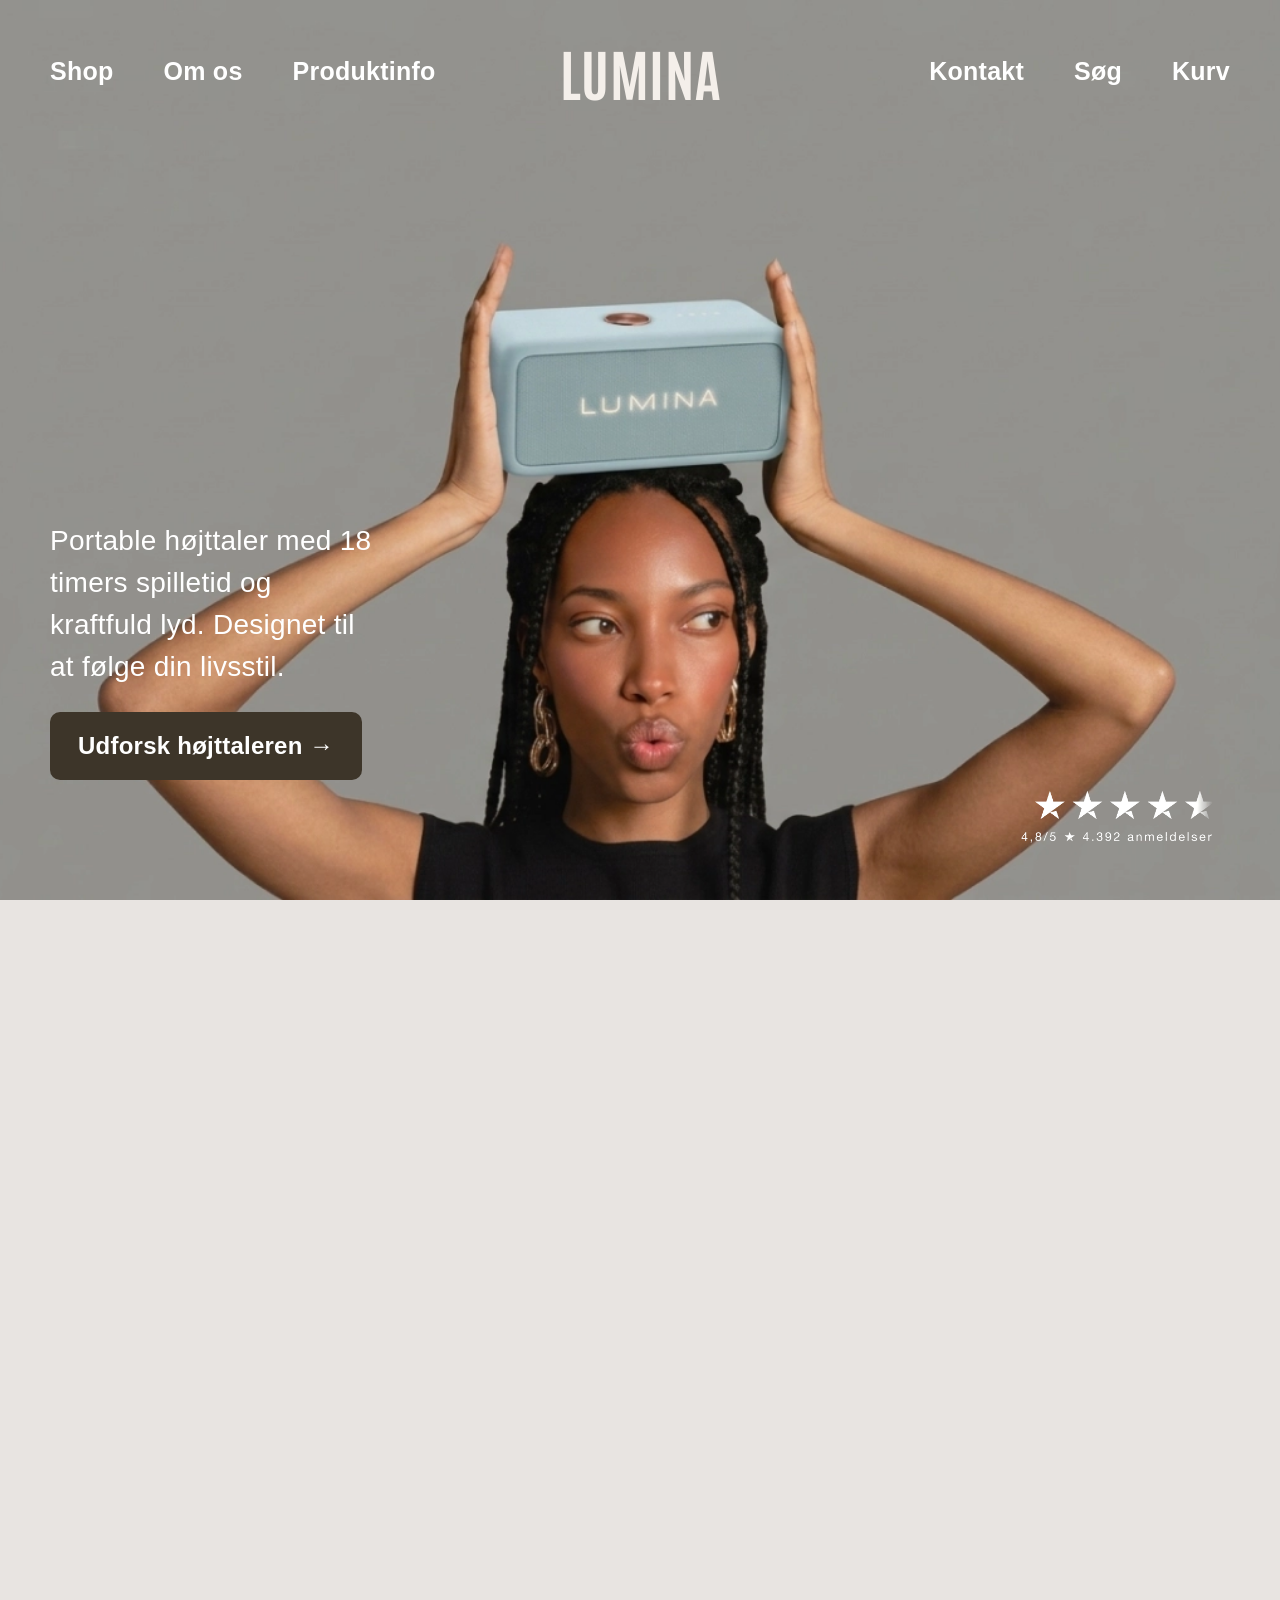
==== index.html @ a6319459 "Betalingsmetoder Sletter de gamle betalingsmetoder som bestod af mange billeder, og indsætter nye i " ====
<!DOCTYPE html>
<html lang="en">
<head>
    <meta charset="UTF-8">
    <meta name="viewport" content="width=device-width, initial-scale=1.0">
    <title>Lumina Bloom</title>
    <link href="https://fonts.googleapis.com/css2?family=Antonio:wght@700&display=swap" rel="stylesheet">
    <link rel="stylesheet" href="styles.css">
    <script src="script.js" defer></script>
</head>
<body>
    <!-- Søgefelt: åbnes af "Søg" i menuen -->
    <div class="search-bar" id="search-bar" hidden>
        <input type="search" id="search-input" placeholder="Søg på siden..." aria-label="Søg på siden">
        <span class="search-count" id="search-count" aria-live="polite"></span>
        <button type="button" class="search-close" id="search-close" aria-label="Luk søgning">&times;</button>
    </div>

    <!-- Hero: fylder hele skærmen -->
    <section class="hero">
        <header>
            <nav class="hero-nav">
                <a href="#produkter">Shop</a>
                <a href="about.html">Om os</a>
                <a href="#produktinfo">Produktinfo</a>
            </nav>
            <div class="logo">LUMINA</div>
            <nav class="hero-nav hero-nav-right">
                <a href="#kontakt">Kontakt</a>
                <a href="#" id="search-toggle" aria-controls="search-bar">Søg</a>
                <a href="#" id="cart-toggle" aria-controls="cart-popup" aria-expanded="false">Kurv</a>
            </nav>
        </header>

        <!-- Kurv: lille kort der åbnes af "Kurv" i menuen -->
        <div class="cart-popup" id="cart-popup" hidden></div>

        <!-- Bundlinje: tekst og knap til venstre, stjerner til højre -->
        <div class="hero-bottom">
            <div class="hero-cta">
                <p class="hero-text"><span class="hero-text-line">Portable højttaler med 18</span> timers spilletid og kraftfuld lyd. Designet til at følge din livsstil.</p>
                <a href="#produkter" class="hero-btn">Udforsk højttaleren &rarr;</a>
            </div>
            <img src="images/Stars.webp" alt="4,8 ud af 5 stjerner baseret på 4.392 anmeldelser" class="hero-stars">
        </div>
    </section>


    <!-- PRODUKTKORT: fylder hele skærmen -->
    <section class="products-section" id="produkter">
        <div class="product-card">
            <div class="product-image">
                <img src="images/Greenspeaker.webp" alt="Lumina Bloom højttaler i grøn" id="product-image" style="--speaker-scale: 1.25;">
            </div>

            <div class="product-content">
                <h2 class="product-title">Lumina Bloom</h2>
                <p class="product-subtitle">Bluetooth højttaler</p>
                <p class="product-price">1995 DKK</p>

                <p class="product-text">
                    Kraftfuld lyd i et blødt og minimalistisk design. Op til 18 timers spilletid, justerbart LED-lys og Social Connect.<br>
                    Skabt til at dele musikken, hvor du er.
                </p>
                <a href="#" class="product-read-more">Læs mere</a> <!-- link tilføjes senere -->

                <!-- Farvevælger: skifter farvenavn og billede -->
                <p class="product-color" id="product-color">Farve- Sage Green</p>
                <div class="color-swatches">
                    <button type="button" class="color-swatch" style="background-color: #8CAF78;"
                        data-color="Sage Green" data-image="images/Greenspeaker.webp" data-scale="1.25" data-alt="Lumina Bloom højttaler i grøn"
                        aria-label="Sage Green" aria-pressed="true"></button>
                    <button type="button" class="color-swatch" style="background-color: #DFA093;"
                        data-color="Dusty Rose" data-image="images/Redspeaker.webp" data-scale="1" data-alt="Lumina Bloom højttaler i rosa"
                        aria-label="Dusty Rose" aria-pressed="false"></button>
                    <button type="button" class="color-swatch" style="background-color: #E0CDBB;"
                        data-color="Moonlight White" data-image="images/Beigespeaker.webp" data-scale="1.08" data-alt="Lumina Bloom højttaler i beige"
                        aria-label="Moonlight White" aria-pressed="false"></button>
                    <button type="button" class="color-swatch" style="background-color: #D0E4EA;"
                        data-color="Lavender Mist" data-image="images/Bluespeaker.webp" data-scale="1.1" data-alt="Lumina Bloom højttaler i lyseblå"
                        aria-label="Lavender Mist" aria-pressed="false"></button>
                </div>

                <!-- Samme udseende som CTA-knappen i hero -->
                <button type="button" class="hero-btn buy-button product-buy">Køb nu</button>
            </div>
        </div>
    </section>

          <!-- PRODUKTINFORMATION SEKTION -->
    <section class="product-info-section" id="produktinfo">
        <div class="product-info-container">
            <!-- Venstre side: overskrift over boksen -->
            <div class="info-column">
                <h2 class="info-title">PRODUKTINFORMATION</h2>

                <div class="info-content">
                    <ul class="info-list">
                        <li>Lydstyrke: Op til 100 dB</li>
                        <li>Vandafvisende: IPX5</li>
                        <li>Batteritid: 18 timers spilletid</li>
                        <li>Vægt: 4,5 kg</li>
                        <li>Mål: 32 × 15 × 16 cm (B × H × D)</li>
                        <li>Tilslutning: Bluetooth 5.3 og AUX</li>
                    </ul>

                    <!-- Fold ud: flere specifikationer -->
                    <details class="info-more">
                        <summary>Flere specifikationer og information</summary>
                        <ul class="info-list">
                            <li>Højtaleren er med bløde former og stofbeklædt front</li>
                            <li>Subtile LED-lys der følger musikken.</li>
                            <li>LED-lystemaet kan ændres i appen</li>
                            <li>Kan parre op til 3 andre LUMINA One enheder.</li>
                            <li>USB-C oplader medfølger.</li>
                        </ul>
                    </details>
                </div>
            </div>
            <div class="info-image">
                <img src="images/Produktinfo.webp" alt="Lumina Bloom med features">
            </div>
        </div>
    </section>

    <section class="split-section">
      <div class="split-text">
        <h1 class="headline-left">Nyhed</h1>
        <h2 class="headline-sub">SOCIAL CONNECT</h2>
        <p><span class="split-text-line">Social Connect er en smart og intuitiv funktion,</span> der gør det let for dig og dine venner at kombinere jeres musiksmag i én fælles playliste – direkte i Lumina app’en.</p>

        <p>I stedet for at én person står for musikken til en fest eller et socialt arrangement, kan alle deltagere tilføje deres yndlingssange og påvirke stemningen i rummet. </p>

<p> Når playlisterne “blendes”, analyserer app’en musiksmag, genrevalg, tempo og stemning, og skaber en dynamisk, balanceret playliste, der repræsenterer alles favoritter. 

Appen er gratis og tilgængelig i App Store og Google Play.</p>
      </div>
      <div class="split-image">
        <img src="images/socialc.webp" alt="Social Connect i Lumina appen: inviter venner og blend jeres playlister med Spotify">
      </div>
    </section>

   <section class="gallery-section">
    <h1>Følg os på de sociale medier</h1>
    <img src="images/Instagarm.webp" alt="Tre Instagram-opslag fra Luminaaudio med Lumina højttalere" class="social-image">
    </section>

    <footer id="kontakt">
        <div class="footer-content">
            <!-- Venstre kolonne: logo med nyhedsbrev under -->
            <div class="newsletter">
                <div class="logo footer-logo">LUMINA</div>
                <h3>Tilmeld dig nyhedsbrevet</h3>
                <form class="newsletter-form" id="newsletter-form">
                    <input type="email" id="newsletter-email" placeholder="Din e-mail" aria-label="Din e-mail" required>
                    <button type="submit" aria-label="Tilmeld nyhedsbrev">&rarr;</button>
                </form>
            </div>

            <!-- Kundeservice: centreret i midten af footeren -->
            <div class="footer-links">
                <h3>Kundeservice</h3>
                <ul>
                    <li><a href="#">Kontakt os</a></li> <!-- links tilføjes senere -->
                    <li><a href="#">Levering og forsendelse</a></li>
                    <li><a href="#">Returneringer</a></li>
                    <li><a href="#">Vilkår og betingelser</a></li>
                </ul>
            </div>

            <!-- Virksomheden: ude til højre -->
            <div class="footer-links">
                <h3>Virksomheden</h3>
                <ul>
                    <li><a href="about.html">Om Lumina</a></li>
                    <li><a href="#">Presse</a></li> <!-- links tilføjes senere -->
                    <li><a href="#">Jobmuligheder</a></li>
                </ul>
            </div>

            <!-- Sociale medier: ikon før hver tekst -->
            <div class="footer-links footer-social">
                <h3>Sociale medier</h3>
                <ul>
                    <li>
                        <a href="https://www.instagram.com" target="_blank" rel="noopener">
                            <svg viewBox="0 0 24 24" aria-hidden="true"><rect x="3" y="3" width="18" height="18" rx="5"/><circle cx="12" cy="12" r="4"/><circle cx="17.5" cy="6.5" r="0.8" class="icon-fill"/></svg>
                            Instagram
                        </a>
                    </li>
                    <li>
                        <a href="https://www.tiktok.com" target="_blank" rel="noopener">
                            <svg viewBox="0 0 24 24" aria-hidden="true"><path d="M14 3v11.5a3.5 3.5 0 1 1-3.5-3.5"/><path d="M14 3c.5 2.5 2.5 4.5 5 4.5"/></svg>
                            Tiktok
                        </a>
                    </li>
                    <li>
                        <a href="https://www.youtube.com" target="_blank" rel="noopener">
                            <svg viewBox="0 0 24 24" aria-hidden="true"><rect x="2" y="5" width="20" height="14" rx="4"/><path d="M10 9l5 3-5 3z" class="icon-fill"/></svg>
                            Youtube
                        </a>
                    </li>
                    <li>
                        <a href="https://www.facebook.com" target="_blank" rel="noopener">
                            <svg viewBox="0 0 24 24" aria-hidden="true"><rect x="3" y="3" width="18" height="18" rx="4"/><path d="M15.5 8H14a2 2 0 0 0-2 2v11M9 13h6"/></svg>
                            Facebook
                        </a>
                    </li>
                </ul>
            </div>
        </div>

        <div class="payment-icons">
            <img src="images/payments.webp" alt="Betal med MobilePay, Dankort, Visa, Mastercard og Apple Pay">
        </div>

        <p class="copyright">© 2026 Lumina Audio</p>

        <div class="socials">
            <img src="images/tiktok.svg" alt="">
            <img src="images/fb.svg" alt="">
            <img src="images/insta.svg" alt="">
        </div>
    </footer>

    <!-- Pop op når man har tilmeldt sig nyhedsbrevet -->
    <div class="newsletter-popup" id="newsletter-popup" hidden>
        <div class="newsletter-popup-card" role="dialog" aria-modal="true" aria-labelledby="newsletter-popup-title">
            <button type="button" class="newsletter-popup-close" id="newsletter-popup-close" aria-label="Luk">&times;</button>
            <p class="newsletter-popup-title" id="newsletter-popup-title">Velkommen til</p>
            <p>Din mail er nu tilmeldt vores nyhedsbrev</p>
        </div>
    </div>

 </body>
</html>
---- styles.css ----
@import url('https://fonts.googleapis.com/css2?family=Inter:wght@400;600;700&family=Antonio:wght@400;700&family=Bebas+Neue&family=Oswald:wght@400;700&display=swap');

/* --- General Settings --- */
        :root {
            --bg-color: #E8E4E1; /* The beige background color */
            --text-color: #ffffff;
            --btn-bg: #f5f0e6;   /* Light cream for buttons */
            --btn-text: #bcaaa0; /* Darker tone for button text */
            --nav-pill: rgba(255, 255, 255, 0.25);
        }

        /* --- General Reset --- */
        * {
            margin: 0;
            padding: 0;
            box-sizing: border-box;
        }

        html, body {
  height: 100%;
}

html {
  scroll-behavior: smooth;
}

html, body {
  margin: 0;
  padding: 0;
  overflow-x: hidden;
}

body {
  display: flex;
  flex-direction: column;
  min-height: 100vh;
  padding: 20px 40px 0; 
  overflow-x: hidden;
}

        /* --- Hero --- */
        .hero {
            min-height: 100vh;
            min-height: 100svh; /* tager højde for adresselinjen på mobil */
            margin: -20px -40px 0; /* ophæver body-padding, så billedet går helt ud til kanten */
            padding: 20px 50px;
            background: url('images/hero.webp') center / cover no-repeat;
            position: relative; /* så bundlinjen kan placeres i bunden */
        }

        /* Bundlinje: knap nede til venstre, stjerner nede til højre */
        .hero-bottom {
            position: absolute;
            left: 50px;
            right: 50px;
            bottom: 40px;
            display: flex;
            justify-content: space-between;
            align-items: flex-end; /* begge sidder i bunden */
            flex-wrap: wrap;
            gap: 20px;
        }

        .hero-btn {
            background-color: #3D3529;
            color: #ffffff;
            font-family: 'Helvetica Neue', Helvetica, Arial, sans-serif;
            font-weight: 700;
            font-size: 24px;
            letter-spacing: 0.01em;
            padding: 16px 28px;
            border-radius: 10px;
            text-decoration: none;
            transition: background-color 0.3s;
        }

        /* Tekst og knap stablet, venstrestillet */
        .hero-cta {
            display: flex;
            flex-direction: column;
            align-items: flex-start;
            gap: 24px;
            margin-bottom: 80px; /* løfter tekst og knap helt op over stjernernes højde */
        }

        .hero-text {
            width: min-content; /* teksten bliver aldrig bredere end første linje */
            color: #ffffff;
            font-family: 'Helvetica Neue', Helvetica, Arial, sans-serif;
            font-weight: 400;
            font-size: 28px;
            line-height: 1.5;
            letter-spacing: 0.01em;
            text-align: left;
        }

        /* Første linje slutter efter "18" og bestemmer tekstens bredde */
        .hero-text-line {
            white-space: nowrap;
        }

        .hero-btn:hover {
            background-color: rgba(61, 53, 41, 0.5); /* #3D3529 med 50% */
        }

        .hero-stars {
            width: 220px;
            height: auto;
        }

        @media (max-width: 768px) {
            .hero-bottom {
                left: 20px;
                right: 20px;
                bottom: 20px;
            }

            .hero-cta {
                margin-bottom: 55px;
            }

            .hero-stars {
                width: 150px;
            }
        }

        /* --- Header / Navigation --- */
        header {
            display: grid;
            grid-template-columns: 1fr auto 1fr; /* menu til venstre, logo i midten, menu til højre */
            align-items: center;
            padding: 10px 0;
            margin-bottom: 40px;
            color: #f4efea;
        }

        .hero-nav {
            display: flex;
            gap: 50px;
        }

        .hero-nav a {
            color: #ffffff;
            font-family: 'Helvetica Neue', Helvetica, Arial, sans-serif;
            font-weight: 700;
            font-size: 25px;
            letter-spacing: 0.01em;
            text-decoration: none;
        }

        .hero-nav-right {
            justify-self: end;
        }

        @media (max-width: 768px) {
            /* Menuerne under logoet på mobil, så der er plads */
            header {
                display: flex;
                flex-direction: column;
                align-items: center;
                gap: 16px;
            }

            .logo {
                order: -1;
            }

            .hero-nav {
                gap: 24px;
            }

            .hero-nav a {
                font-size: 18px;
            }
        }

        .logo {
            font-family: 'Antonio', sans-serif;
            font-size: 3.5rem;
            font-weight: 700;
            letter-spacing: 0.01em;
            text-transform: uppercase;
        }

        h1 {
            font-family: 'Antonio', sans-serif; 
            font-size: 6rem;
            text-transform: uppercase;
            letter-spacing: 0.01em;
            margin-bottom: 40px;
            text-align: center;
            color: #332E29; 
            opacity: 0.9;
        }

        /* --- Responsivitet (Mobil) --- */
        @media (max-width: 768px) {
            h1 { font-size: 3.5rem; }
        }
  
/* --- Layout Container --- */
.container {
    display: flex;
    justify-content: space-between;
    align-items: flex-start;
    gap: 60px;
    max-width: 1400px;
    margin: 0 auto;
    padding: 40px;
}


.content-left {
    flex: 1 1 0%;
    color: #332E29;
}

.sub-heading {
    font-family: 'Antonio', sans-serif;
    font-size: 1.5rem;
    text-transform: uppercase;
    letter-spacing: 0.01em;
    margin-top: 40px;
    margin-bottom: 15px;
    color: #332E29;
}

.headline-sub {
    font-family: 'Antonio', sans-serif;
    font-size: 48px; /* samme som "Følg os på de sociale medier" */
    text-transform: uppercase;
    letter-spacing: 0.01em;
    margin-bottom: 20px;
}

.main-heading {
    font-family: 'Antonio', sans-serif;
    font-size: 5rem;
    text-transform: uppercase;
    letter-spacing: 0.01em;
    margin-bottom: 30px;
    color: #332E29;
}

.cta-button {
    display: inline-block;
    background-color: #f5f0e6;
    color: #332E29;
    padding: 12px 30px;
    border: none;
    border-radius: 25px;
    text-decoration: none;
    font-weight: 700;
    text-transform: uppercase;
    cursor: pointer;
    transition: transform 0.3s;
    margin-top: 20px;
}

.cta-button:hover {
    transform: scale(1.05);
}


.content-right {
    flex: 0 0 420px;       
    display: flex;
    justify-content: flex-end; 
    align-items: flex-start;
}

.images-gallery {
    width: 100%;
    max-width: 420px;
    display: flex;
    flex-direction: column;
    gap: 20px;
    align-items: flex-end; 
}


.image-wrapper {
    overflow-x: auto;
    overflow-y: hidden;
    white-space: nowrap;
    padding: 50px 0; 
    background-color: #E8E4E1;
    text-align: right;
    margin-top: 0;
}

.image-wrapper img {
    width: 200px;
    height: auto;
    display: inline-block;
    margin: 0 10px;
}

body {
    background: #E8E4E1;
    font-family: 'Helvetica Neue', Helvetica, Arial, sans-serif;
}

.large-image-section {
    width: 100%;
    margin-top: 60px;
    display: flex;
    justify-content: center;
    align-items: center; 
}

.hero-content {
    width: 100%;
    max-width: 1200px;
    text-align: center;
    display: flex;
    flex-direction: column;
    align-items: center; 
}

.hero-title {
    font-family: 'Antonio', sans-serif;
    font-size: 6rem;
    color: #332E29;
    margin-bottom: 10px;
    letter-spacing: 0.01em;
}

.hero-image {
    width: 100%;
    max-width: 1200px; 
    height: auto;
    border-radius: 0;
    display: block;
    margin: 0 auto; 
}

/* --- Produktkort (fylder hele skærmen) --- */
.products-section {
    margin-bottom: 0;
}

.product-card {
    display: grid;
    grid-template-columns: 1fr 1fr; /* billede til venstre, tekst til højre */
    align-items: center;
    gap: 60px;
    padding: 120px 50px;
}

/* Fast ramme, så kortet ikke ændrer størrelse når billedet skifter */
.product-image {
    width: 100%;
    max-width: 600px;
    aspect-ratio: 4 / 3;
    margin: 0 auto;
}

.product-image img {
    width: 100%;
    height: 100%;
    object-fit: contain; /* hele højttaleren vises inde i rammen */
    transform: scale(var(--speaker-scale, 1)); /* udligner forskellig luft omkring højttalerne */
    transition: transform 0.2s;
}

.product-content {
    color: #332E29;
}

.product-title {
    font-family: 'Antonio', sans-serif; /* samme udseende som de andre overskrifter */
    font-weight: 700;
    font-size: 48px;
    line-height: 1.1;
    text-transform: uppercase;
    letter-spacing: 0.01em;
    color: #332E29;
    margin-bottom: 8px;
}

.product-subtitle {
    font-size: 24px;
    margin-bottom: 8px;
}

.product-price {
    font-size: 22px;
    font-style: italic;
    margin-bottom: 40px; /* luft ned til teksten */
}

.product-text {
    max-width: 480px;
    font-size: 18px;
    line-height: 1.6;
    margin-bottom: 16px;
}

.product-read-more {
    font-size: 18px;
    font-style: italic;
    color: #332E29;
}

/* --- Farvevælger --- */
.product-color {
    font-size: 18px;
    font-weight: 700;
    margin-top: 40px;
    margin-bottom: 16px;
}

.color-swatches {
    display: flex;
    gap: 16px;
}

/* Køb nu-knap: bruger .hero-btn til udseendet */
.product-buy {
    display: inline-block;
    margin-top: 40px;
    border: none;
    cursor: pointer;
}

.color-swatch {
    width: 50px;
    height: 50px;
    border-radius: 50%;
    border: 2px solid #332E29; /* stroke i tekstfarven */
    cursor: pointer;
    transition: box-shadow 0.2s, transform 0.2s;
}

.color-swatch:hover {
    transform: scale(1.05);
}

/* Valgt farve ser trykket ind */
.color-swatch[aria-pressed="true"] {
    box-shadow: inset 0 4px 8px rgba(0, 0, 0, 0.35);
    transform: scale(0.94);
}

@media (max-width: 900px) {
    .product-card {
        grid-template-columns: 1fr; /* billede over tekst på mobil */
        gap: 30px;
        padding: 30px 20px;
    }
}

/* --- Productinformation Section --- */
.product-info-section {
    margin: 0 -40px; /* ophæver body-padding, så billedet kan gå helt ud til kanten */
    padding: 80px 0 80px 50px; /* luft til teksten i venstre side, ingen i højre */
    background-color: #C2BFBD;
}

.product-info-container {
    display: grid;
    grid-template-columns: 1fr 1fr;
    gap: 50px;
    align-items: center;
}

.info-image {
    display: flex;
    justify-content: flex-end; /* billedet helt ud til højre kant */
    align-items: center;
}

.info-image img {
    width: 100%;
    max-width: 600px;
    height: auto;
    display: block;
}

/* Venstre kolonne er lige så høj som billedet */
.info-column {
    align-self: stretch;
    display: flex;
    flex-direction: column;
}

/* Boksens højde sættes i script.js, så der altid er plads til fold ud-teksten */
.info-content {
    flex: 1; /* boksen fylder resten af kolonnens højde */
    color: #332E29;
    background-color: #E8E4E1;
    border-radius: 10px;
    padding: 50px;
}

.info-title {
    font-family: 'Antonio', sans-serif;
    font-size: 48px; /* samme som "Følg os på de sociale medier" */
    color: #332E29;
    margin-bottom: 30px;
    letter-spacing: 0.01em;
    line-height: 1;
}

.info-list {
    list-style: none;
    padding: 0;
    margin: 0;
}

/* Fold ud-boks: "+ Flere specifikationer og information" */
.info-more {
    margin-top: 10px;
}

.info-more summary {
    font-style: italic;
    font-size: 16px;
    color: #332E29;
    cursor: pointer;
    list-style: none; /* skjul standard-pilen */
    margin-bottom: 15px;
}

.info-more summary::-webkit-details-marker {
    display: none; /* skjul standard-pilen i Safari */
}

.info-more summary::before {
    content: "+ ";
}

/* Når boksen er foldet ud, skifter + til − */
.info-more[open] summary::before {
    content: "− ";
}

.info-list li {
    
    font-size: 16px;
    line-height: 1.6;
    margin-bottom: 15px;
    padding-left: 25px;
    position: relative;
    color: #332E29;
}

.info-list li::before {
    content: "•";
    position: absolute;
    left: 0;
    color: #332E29;
    font-size: 1.5rem;
    line-height: 1.2;
}

@media (max-width: 900px) {
    .product-info-container {
        grid-template-columns: 1fr;
        gap: 40px;
    }

    .info-content {
        padding: 30px 24px;
    }
}

/* --- New Section - Split Layout --- */
.split-section {
  display: flex;
  align-items: center;
  justify-content: space-between;
  gap: 40px;
  /* ingen max-width, så teksten flugter med de andre afsnit */
  margin: 80px -40px; /* luft over og under, og ophæver body-padding i siderne */
  padding: 0 150px; /* 150px fra kanten i hver side */
}

.split-text {
  flex: 0 0 auto;
  width: min-content; /* teksten bliver aldrig bredere end første linje */
  color: #332E29;
}

/* Første linje slutter efter "funktion," og bestemmer tekstens bredde */
.split-text-line {
  white-space: nowrap;
}

.split-text h1 {
  font-family: 'Antonio', sans-serif;
  font-size: 1rem; /* halvt så stor som før (2rem) */
  color: #332E29;
  text-transform: uppercase;
  letter-spacing: 0.01em;
  margin-bottom: 20px;
}

.split-text p {
  font-size: 1rem;
  line-height: 1.6; 
  max-width: 520px;
  opacity: 0.9;
  margin-bottom: 34px;
}

.split-image {
  flex: 1;
  display: flex;
  justify-content: center;
}

.split-image img {
  width: 100%;
  max-width: 820px;
  height: auto;
  border-radius: 20px;
}

@media (max-width: 900px) {
  .split-section {
    flex-direction: column;
    text-align: center;
    padding: 0 20px;
    margin: 40px -40px;
  }
  .split-text p {
    margin: 0 auto 24px;
  }
  /* På mobil må første linje gerne ombrydes, så teksten ikke går ud over skærmen */
  .split-text {
    width: auto;
  }
  .split-text-line {
    white-space: normal;
  }
}


/* --- Container for content --- */
        .content-wrapper {
            max-width: 1200px; /* Ensures images do not become too wide on large screens */
            width: 100%;
            text-align: center;
        }

        /* --- Heading Styling --- */
        h2.section-title {
            font-size: 3rem; /* Large text */
            text-transform: uppercase;
            font-weight: bold;
            color: #332E29; 
            margin-bottom: 30px;
            margin-top: 0;
            letter-spacing: 0.01em;
            font-family: 'Antonio', sans-serif; 
        }


        /* Mobile adjustment */
        @media (max-width: 768px) {
            h2.section-title {
                font-size: 2rem; /* Smaller text on mobile */
            }
        }

       .gallery-section {
    max-width: 1200px;
    margin: 0 auto;
    padding: 40px 20px;
}

.gallery-section h1 {
    text-align: center;
    font-size: 48px;
    margin-bottom: 0;
    color: #332E29;
    position: relative;
    z-index: 1; /* overskriften ligger oven på billedets hvide kant */
}

.social-image {
    display: block;
    margin-top: -4%; /* trækker billedet op, da filen har hvid luft øverst */
    width: 100%;
    height: auto;
}

/* FOOTER STYLING */
footer {
  width: 100%;
  position: relative;
  box-sizing: border-box;
  padding: 50px 120px 50px 70px;
  min-height: 400px; 
  background-color: #bfb2a0;
  color: #332E29;
  overflow: hidden;
  margin: 0 auto;
}

/* Sort linje over bundlinjen (betaling, copyright, sociale ikoner) */
footer::after {
    content: "";
    position: absolute;
    left: 0;
    right: 0;       /* hele footerens bredde */
    bottom: 60px;   /* lige over ikonerne og copyright */
    height: 1px;
    background-color: #000000;
}

/* Logo øverst til venstre: samme som i headeren, bare sort */
.footer-logo {
    color: #000000;
    line-height: 1;
    margin-bottom: 30px;
}

/* Footer content */
/* Nyhedsbrev til venstre, derefter link-kolonnerne side om side (plads til en tredje) */
.footer-content {
    display: grid;
    grid-template-columns: 2fr 1fr 1fr 1fr;
    align-items: start; /* alle kolonner starter i toppen og flugter med logoet */
    gap: 60px;
    margin-bottom: 10px;
}


/* --- Link-kolonner i footeren (Kundeservice og Virksomheden) --- */
.footer-links {
    text-align: left;
}

.footer-content .footer-links h3 {
    font-family: 'Antonio', sans-serif; /* samme font som de store overskrifter */
    font-weight: 700;
    font-size: 28px;
    line-height: 1;
    text-transform: uppercase;
    letter-spacing: 0.01em;
    margin-bottom: 16px;
}

.footer-links a {
    color: #332E29;
    font-family: 'Helvetica Neue', Helvetica, Arial, sans-serif;
    font-weight: 500; /* Medium til navigation */
    font-size: 16px;
    text-decoration: none;
}

.footer-links a:hover {
    text-decoration: underline;
}

/* Sociale medier: ikon før teksten */
.footer-social a {
    display: inline-flex;
    align-items: center;
    gap: 10px;
}

.footer-social svg {
    width: 20px;
    height: 20px;
    flex-shrink: 0;
    fill: none;
    stroke: currentColor; /* ikonerne får tekstens farve */
    stroke-width: 1.8;
    stroke-linecap: round;
    stroke-linejoin: round;
}

.footer-social svg .icon-fill {
    fill: currentColor;
    stroke: none;
}

/* --- Nyhedsbrev i footeren --- */
.newsletter {
    max-width: 420px;
}

.newsletter-form {
    display: flex;
    align-items: center;
    border-bottom: 1px solid #000000; /* linjen man skriver på */
}

.newsletter-form input {
    flex: 1;
    min-width: 0;
    padding: 10px 0;
    border: none;
    background: transparent;
    color: #332E29;
    font-family: 'Helvetica Neue', Helvetica, Arial, sans-serif;
    font-size: 16px;
    letter-spacing: 0.01em;
    outline: none;
}

.newsletter-form input::placeholder {
    color: #332E29;
    opacity: 0.6;
}

.newsletter-form button {
    background: none;
    border: none;
    color: #332E29;
    font-size: 24px;
    cursor: pointer;
    padding: 0 0 0 10px;
}

/* Pop op efter tilmelding */
.newsletter-popup {
    position: fixed;
    inset: 0;
    display: flex;
    justify-content: center;
    align-items: center;
    padding: 16px;
    background-color: rgba(0, 0, 0, 0.4);
    z-index: 1100;
}

.newsletter-popup[hidden] {
    display: none;
}

.newsletter-popup-card {
    position: relative;
    width: min(420px, 100%);
    padding: 50px 40px 40px;
    background-color: #E8E4E1;
    color: #332E29;
    border-radius: 10px;
    text-align: center;
}

.newsletter-popup-title {
    font-family: 'Antonio', sans-serif;
    font-weight: 700;
    font-size: 32px;
    text-transform: uppercase;
    margin-bottom: 10px;
}

.newsletter-popup-close {
    position: absolute;
    top: 12px;
    right: 16px;
    background: none;
    border: none;
    color: #332E29;
    font-size: 28px;
    line-height: 1;
    cursor: pointer;
}

@media (max-width: 900px) {
    /* På mobil og tablet står kolonnerne under hinanden */
    .footer-content {
        grid-template-columns: 1fr;
        gap: 40px;
    }
}

.footer-content h3 {
    font-size: 17px;
    margin-bottom: 10px;
}

.footer-content ul {
    list-style: none;
    padding: 0;
}

.footer-content li {
    margin-bottom: 8px;
    font-size: 14px;
    font-weight: 500; /* Medium til navigation */
}

/* Payment methods */
.payment-icons {
  position: absolute;
  left: 70px;            
  bottom: 12px; /* under den sorte streg */
  display: flex;
  gap: 15px;
  margin: 0;
  z-index: 10;
  align-items: center;
  transform: none;       
}

/* Ét billede med alle betalingsikoner, under stregen i venstre hjørne */
.payment-icons img {
  display: block;
  height: 36px;
  width: auto;
}

/* Mobile adjustment — move closer to the edge */
@media (max-width: 480px) {
  .payment-icons { left: 16px; bottom: 12px; gap: 10px; }
  .payment-icons img { height: 26px; }
}


/* Copyright */
footer .copyright {
  position: absolute;
  left: 50%;
  transform: translateX(-50%);
  bottom: 10px;       
  margin: 0;
  font-size: 14px;
  opacity: 0.7;
  text-align: center;
  z-index: 5;
}

/* Social icons */
.socials {
    position: absolute;
    right: 50px;
    bottom: 10px;
    display: flex;
    gap: 20px;
}

.socials img {
    height: 35px;
}


.headline-left {
  display: block;
  text-align: left;     
  margin: 0 0 6px 0; /* tættere på overskriften */   
  transform: none;      
}

.content-left .headline-left {
  max-width: 100%;
  margin-left: 0;
}

.split-text .headline-left,
.headline-left {
  color: #ED5DCD; 
}

* {
    margin: 0;
    padding: 0;
    box-sizing: border-box;
    font-family: 'Helvetica Neue', Helvetica, Arial, sans-serif;
}

body {
    background-color: #E8E4E1;
    color: #332E29;
    font-weight: 400;
    line-height: 1.5;
    letter-spacing: 0.01em;
}

/* --- Typografi --- */
/* Antonio Bold til H1 og H2 */
h1, h2 {
    font-family: 'Antonio', sans-serif;
    font-weight: 700;
}

/* Helvetica Neue Bold til knapper */
button {
    font-weight: 700;
    letter-spacing: 0.01em;
}

.about-container {
    width: 90%;
    max-width: 1200px;
    margin: 0 auto;
    padding: 40px 0;
    position: relative;
}


.back-btn {
background-color: #f5f0e6;
            color: #332E29;
            padding: 14px 40px;
            border: none;
            border-radius: 30px;
            font-size: 1rem;
            font-weight: 700;
            text-transform: uppercase;
            cursor: pointer;
            transition: transform 0.3s;
}


.title {
    font-size: 72px;
    letter-spacing: 0.01em;
    margin-bottom: 40px;
    color: #332E29;
}

.content {
    display: flex;
    flex-direction: row-reverse;
    gap: 40px;
    align-items: flex-start;
}

.image-left {
    width: 30%;
    border-radius: 25px;
    object-fit: cover;
}

.text-block {
    width: 50%;
    font-size: 18px;
    line-height: 1.6;
color: #332E29;
}

.text-block h3 {
    margin-top: 20px;
    font-size: 22px;
    color: #332E29;
}

.product-section {
    margin-top: 50px;
    display: flex;
    justify-content: center;
}

.image-right {
    width: 45%;
    border-radius: 25px;
    object-fit: cover;
}

/* Toast / pop-up if purchase */
.cart-toast {
  position: fixed;
  left: 50%;
  bottom: 32px;
  transform: translateX(-50%) translateY(12px);
  background: rgba(112, 111, 109, 0.95);
  color: #fff;
  padding: 12px 20px;
  border-radius: 12px;
  box-shadow: 0 10px 30px rgba(172, 153, 132, 0.25);
  opacity: 0;
  transition: opacity 260ms ease, transform 260ms ease;
  z-index: 9999;
  font-weight: 600;
  pointer-events: none;
}

/* When toast is visible */
.cart-toast.visible {
  opacity: 1;
  transform: translateX(-50%) translateY(0);
}

/* Smaller devices: move toast slightly up */
@media (max-width: 480px) {
  .cart-toast { bottom: 18px; padding: 10px 14px; font-size: 14px; }
}




/* --- Søgefunktion --- */
.search-bar {
    position: fixed;
    top: 20px;
    left: 50%;
    transform: translateX(-50%);
    width: min(600px, calc(100% - 32px));
    display: flex;
    align-items: center;
    gap: 12px;
    padding: 12px 16px;
    background-color: #E8E4E1;
    border-radius: 10px;
    box-shadow: 0 4px 16px rgba(0, 0, 0, 0.2);
    z-index: 1000;
}

.search-bar[hidden] {
    display: none;
}

.search-bar input {
    flex: 1;
    min-width: 0;
    border: none;
    background: transparent;
    color: #332E29;
    font-family: 'Helvetica Neue', Helvetica, Arial, sans-serif;
    font-size: 18px;
    letter-spacing: 0.01em;
    outline: none;
}

.search-count {
    color: #332E29;
    font-size: 14px;
    white-space: nowrap;
}

.search-close {
    background: none;
    border: none;
    color: #332E29;
    font-size: 24px;
    line-height: 1;
    cursor: pointer;
}

/* Markering af fund */
mark.search-hit {
    background-color: #f4b8ab;
    color: inherit;
    border-radius: 2px;
}

/* Det fund man står på lige nu */
mark.search-hit.current {
    background-color: #3D3529;
    color: #ffffff;
}

/* --- Kurv --- */
.cart-popup {
    position: absolute; /* placeres i hero, lige under "Kurv" */
    top: 110px;
    right: 50px;
    width: min(380px, calc(100% - 32px));
    padding: 20px;
    background-color: #E8E4E1;
    color: #332E29;
    border-radius: 10px;
    box-shadow: 0 4px 16px rgba(0, 0, 0, 0.2);
    z-index: 900;
}

.cart-popup[hidden] {
    display: none;
}

.cart-empty {
    font-size: 16px;
    text-align: center;
}

.cart-item {
    display: flex;
    align-items: center;
    gap: 12px;
    padding-bottom: 12px;
    margin-bottom: 12px;
    border-bottom: 1px solid rgba(51, 46, 41, 0.2);
}

.cart-item img {
    width: 64px;
    height: 64px;
    object-fit: contain;
}

.cart-item-info {
    flex: 1;
    font-size: 14px;
}

.cart-item-title {
    font-weight: 700;
}

.cart-item-side {
    text-align: right;
    font-size: 14px;
}

.cart-remove {
    margin-top: 4px;
    background: none;
    border: none;
    color: #332E29;
    font-size: 13px;
    font-weight: 400;
    text-decoration: underline;
    cursor: pointer;
}

.cart-total {
    display: flex;
    justify-content: space-between;
    font-weight: 700;
}

@media (max-width: 768px) {
    .cart-popup {
        top: 180px; /* menuerne står under logoet på mobil */
        right: 16px;
    }
}
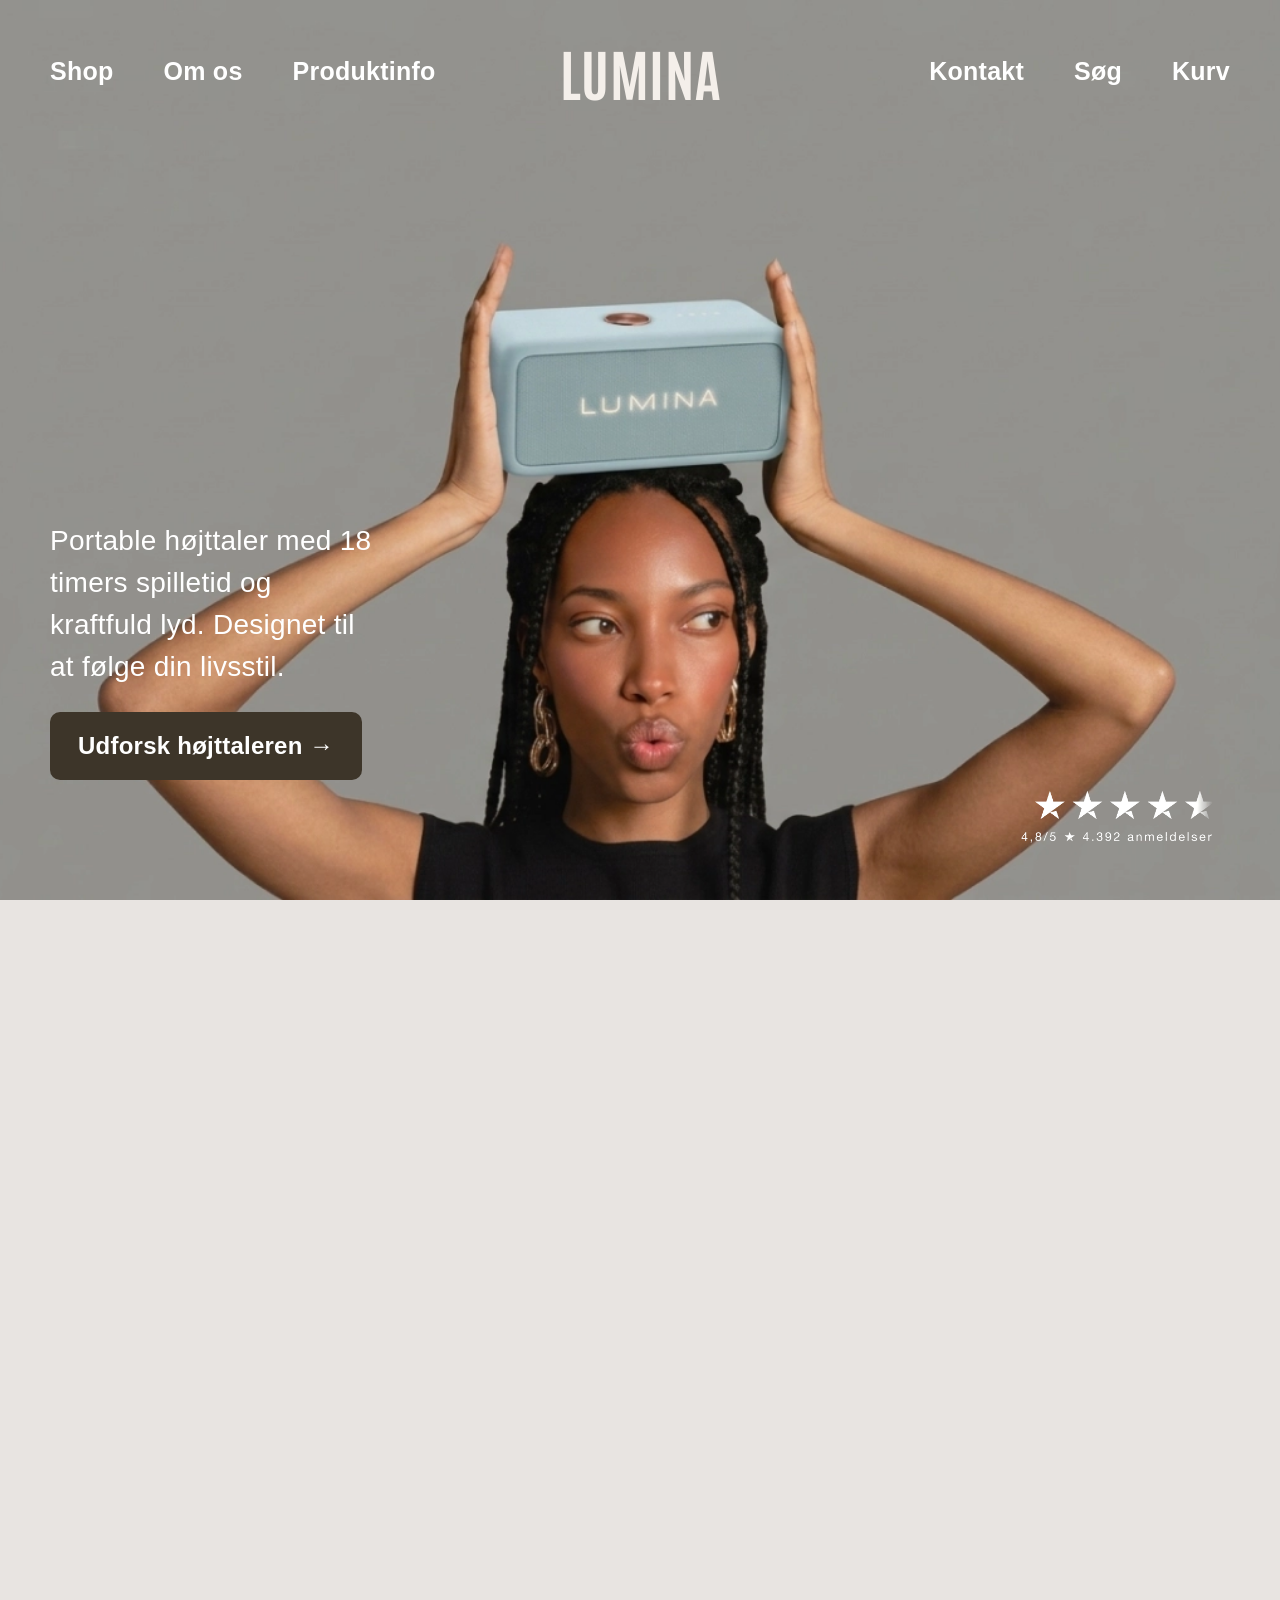
==== commit 1beabfec: "Oprettet lazy loading På alle webp billederne har jeg sat deres loading= lazy, udover hero billedet" ====
--- a/index.html
+++ b/index.html
@@ -50,7 +50,7 @@
     <section class="products-section" id="produkter">
         <div class="product-card">
             <div class="product-image">
-                <img src="images/Greenspeaker.webp" alt="Lumina Bloom højttaler i grøn" id="product-image" style="--speaker-scale: 1.25;">
+                <img loading="lazy" src="images/Greenspeaker.webp" alt="Lumina Bloom højttaler i grøn" id="product-image" style="--speaker-scale: 1.25;">
             </div>
 
             <div class="product-content">
@@ -118,7 +118,7 @@
                 </div>
             </div>
             <div class="info-image">
-                <img src="images/Produktinfo.webp" alt="Lumina Bloom med features">
+                <img loading="lazy" src="images/Produktinfo.webp" alt="Lumina Bloom med features">
             </div>
         </div>
     </section>
@@ -136,13 +136,13 @@
 Appen er gratis og tilgængelig i App Store og Google Play.</p>
       </div>
       <div class="split-image">
-        <img src="images/socialc.webp" alt="Social Connect i Lumina appen: inviter venner og blend jeres playlister med Spotify">
+        <img loading="lazy" src="images/socialc.webp" alt="Social Connect i Lumina appen: inviter venner og blend jeres playlister med Spotify">
       </div>
     </section>
 
    <section class="gallery-section">
     <h1>Følg os på de sociale medier</h1>
-    <img src="images/Instagarm.webp" alt="Tre Instagram-opslag fra Luminaaudio med Lumina højttalere" class="social-image">
+    <img loading="lazy" src="images/Instagarm.webp" alt="Tre Instagram-opslag fra Luminaaudio med Lumina højttalere" class="social-image">
     </section>
 
     <footer id="kontakt">
@@ -211,15 +211,15 @@
         </div>
 
         <div class="payment-icons">
-            <img src="images/payments.webp" alt="Betal med MobilePay, Dankort, Visa, Mastercard og Apple Pay">
+            <img loading="lazy" src="images/payments.webp" alt="Betal med MobilePay, Dankort, Visa, Mastercard og Apple Pay">
         </div>
 
         <p class="copyright">© 2026 Lumina Audio</p>
 
         <div class="socials">
-            <img src="images/tiktok.svg" alt="">
-            <img src="images/fb.svg" alt="">
-            <img src="images/insta.svg" alt="">
+            <img loading="lazy" src="images/tiktok.svg" alt="">
+            <img loading="lazy" src="images/fb.svg" alt="">
+            <img loading="lazy" src="images/insta.svg" alt="">
         </div>
     </footer>
 
--- a/styles.css
+++ b/styles.css
@@ -454,7 +454,7 @@
 /* --- Productinformation Section --- */
 .product-info-section {
     margin: 0 -40px; /* ophæver body-padding, så billedet kan gå helt ud til kanten */
-    padding: 80px 0 80px 50px; /* luft til teksten i venstre side, ingen i højre */
+    padding: 0 0 0 50px; /* ingen luft top og bund: sektionen stopper hvor billedet stopper */
     background-color: #C2BFBD;
 }
 
@@ -465,24 +465,27 @@
     align-items: center;
 }
 
+/* Billedet går fra top til bund af sektionen */
 .info-image {
+    align-self: stretch;
     display: flex;
     justify-content: flex-end; /* billedet helt ud til højre kant */
-    align-items: center;
 }
 
 .info-image img {
-    width: 100%;
-    max-width: 600px;
-    height: auto;
+    width: 100%; /* fylder hele kolonnen, så billedet skal beskæres mindre */
+    height: 100%;
+    object-fit: cover; /* fylder hele højden uden at blive strakt */
+    object-position: 30% center; /* beskær mest fra højre, så fingrene og højttaleren ikke skæres væk */
     display: block;
 }
 
-/* Venstre kolonne er lige så høj som billedet */
+/* Venstre kolonne er lige så høj som billedet, med luft top og bund til teksten */
 .info-column {
     align-self: stretch;
     display: flex;
     flex-direction: column;
+    padding: 50px 0;
 }
 
 /* Boksens højde sættes i script.js, så der altid er plads til fold ud-teksten */
@@ -689,7 +692,7 @@
 
 /* FOOTER STYLING */
 footer {
-  width: 100%;
+  width: auto;
   position: relative;
   box-sizing: border-box;
   padding: 50px 120px 50px 70px;
@@ -697,7 +700,7 @@
   background-color: #bfb2a0;
   color: #332E29;
   overflow: hidden;
-  margin: 0 auto;
+  margin: 0 -40px; /* ophæver body-padding, så footeren går helt ud til siderne */
 }
 
 /* Sort linje over bundlinjen (betaling, copyright, sociale ikoner) */
@@ -719,13 +722,21 @@
 }
 
 /* Footer content */
-/* Nyhedsbrev til venstre, derefter link-kolonnerne side om side (plads til en tredje) */
+/* Nyhedsbrev til venstre, de tre link-kolonner skubbet ud mod højre */
 .footer-content {
     display: grid;
-    grid-template-columns: 2fr 1fr 1fr 1fr;
+    grid-template-columns: 1fr auto auto auto; /* nyhedsbrevet tager den ledige plads, link-kolonnerne kun det de skal bruge */
     align-items: start; /* alle kolonner starter i toppen og flugter med logoet */
-    gap: 60px;
+    column-gap: 80px;   /* luft mellem link-kolonnerne */
+    row-gap: 40px;
     margin-bottom: 10px;
+}
+
+/* Mindre luft på mellemstore skærme, så nyhedsbrevet har plads */
+@media (max-width: 1200px) {
+    .footer-content {
+        column-gap: 40px;
+    }
 }
 
 
@@ -1011,47 +1022,61 @@
 
 .title {
     font-size: 72px;
+    line-height: 1;      /* ingen ekstra luft over bogstaverne, så toppen flugter med billedet */
     letter-spacing: 0.01em;
-    margin-bottom: 40px;
+    text-align: left;    /* står lige over teksten */
+    margin-bottom: 16px;
     color: #332E29;
 }
 
 .content {
     display: flex;
-    flex-direction: row-reverse;
     gap: 40px;
     align-items: flex-start;
-}
-
-.image-left {
-    width: 30%;
-    border-radius: 25px;
-    object-fit: cover;
+    margin-top: 50px; /* luft ned fra tilbage-knappen */
 }
 
 .text-block {
-    width: 50%;
+    width: min-content; /* teksten bliver aldrig bredere end første linje */
     font-size: 18px;
     line-height: 1.6;
 color: #332E29;
 }
 
+/* Første linje slutter efter "ikke kun noget," og bestemmer kolonnens bredde */
+.text-block-line {
+    white-space: nowrap;
+}
+
+/* Billede i højre side af Om os */
+.about-image {
+    flex: 1;       /* fylder resten af bredden ved siden af teksten */
+    min-width: 0;
+    width: 100%;
+    height: auto;
+    border: 2px solid #332E29; /* stroke i tekstfarven */
+    border-radius: 10px;
+}
+
+/* På mobil må linjen gerne ombrydes, så teksten ikke går ud over skærmen */
+@media (max-width: 768px) {
+    .content {
+        flex-direction: column; /* billedet under teksten */
+    }
+
+    .text-block {
+        width: auto;
+    }
+
+    .text-block-line {
+        white-space: normal;
+    }
+}
+
 .text-block h3 {
     margin-top: 20px;
     font-size: 22px;
     color: #332E29;
-}
-
-.product-section {
-    margin-top: 50px;
-    display: flex;
-    justify-content: center;
-}
-
-.image-right {
-    width: 45%;
-    border-radius: 25px;
-    object-fit: cover;
 }
 
 /* Toast / pop-up if purchase */
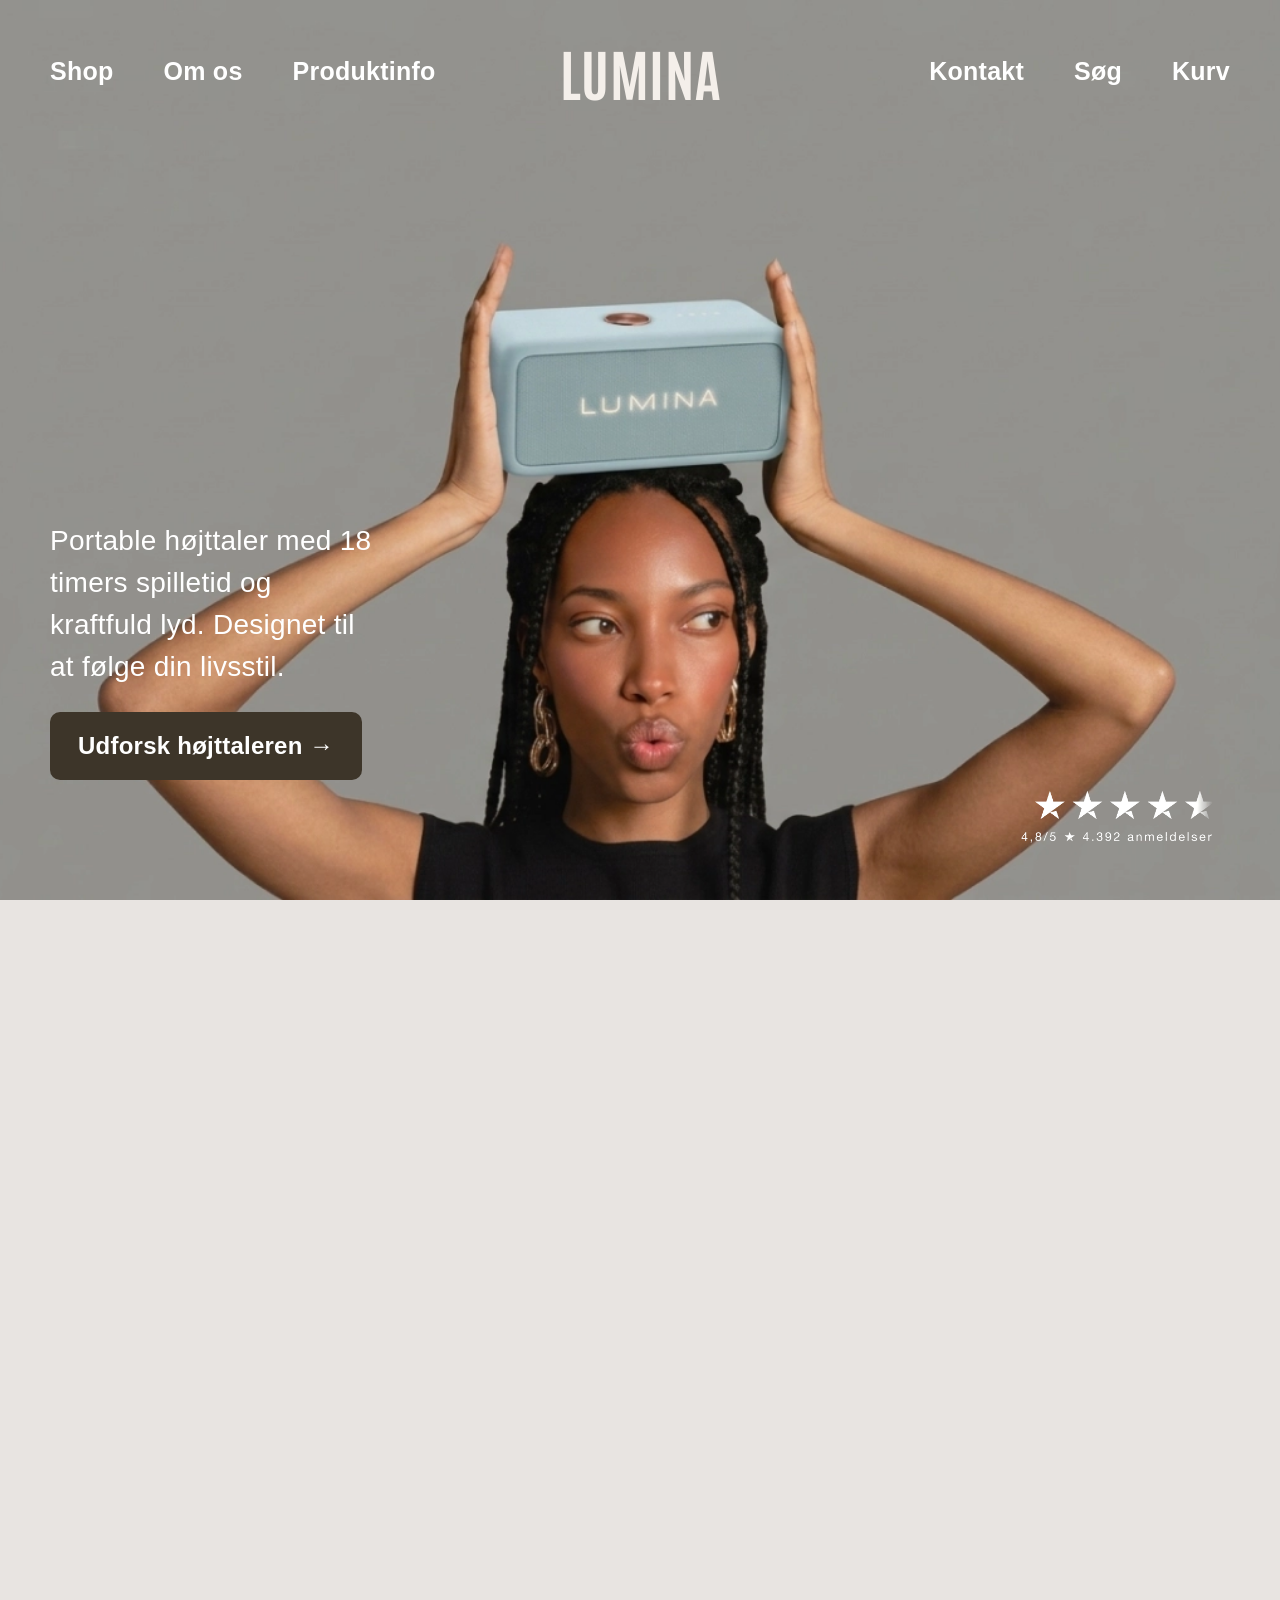
==== commit 3d7a0ede: "Ryddet op i kode Har ryddet op i koden, og slettet en masse CSS der mest blev brugt i den gamle kode" ====
--- a/index.html
+++ b/index.html
@@ -1,5 +1,5 @@
 <!DOCTYPE html>
-<html lang="en">
+<html lang="da">
 <head>
     <meta charset="UTF-8">
     <meta name="viewport" content="width=device-width, initial-scale=1.0">
@@ -18,6 +18,9 @@
 
     <!-- Hero: fylder hele skærmen -->
     <section class="hero">
+    
+        <p class="visually-hidden">Billede: Kvinde med en blå Lumina højttaler på hovedet</p>
+
         <header>
             <nav class="hero-nav">
                 <a href="#produkter">Shop</a>
@@ -46,11 +49,11 @@
     </section>
 
 
-    <!-- PRODUKTKORT: fylder hele skærmen -->
+    <!-- PRODUKTKORT -->
     <section class="products-section" id="produkter">
         <div class="product-card">
             <div class="product-image">
-                <img loading="lazy" src="images/Greenspeaker.webp" alt="Lumina Bloom højttaler i grøn" id="product-image" style="--speaker-scale: 1.25;">
+                <img loading="lazy" src="images/Greenspeaker.webp" alt="Lumina Bloom højttaler i Sage Green" id="product-image" style="--speaker-scale: 1.25;">
             </div>
 
             <div class="product-content">
@@ -68,16 +71,16 @@
                 <p class="product-color" id="product-color">Farve- Sage Green</p>
                 <div class="color-swatches">
                     <button type="button" class="color-swatch" style="background-color: #8CAF78;"
-                        data-color="Sage Green" data-image="images/Greenspeaker.webp" data-scale="1.25" data-alt="Lumina Bloom højttaler i grøn"
+                        data-color="Sage Green" data-image="images/Greenspeaker.webp" data-scale="1.25" data-alt="Lumina Bloom højttaler i Sage Green"
                         aria-label="Sage Green" aria-pressed="true"></button>
                     <button type="button" class="color-swatch" style="background-color: #DFA093;"
-                        data-color="Dusty Rose" data-image="images/Redspeaker.webp" data-scale="1" data-alt="Lumina Bloom højttaler i rosa"
+                        data-color="Dusty Rose" data-image="images/Redspeaker.webp" data-scale="1" data-alt="Lumina Bloom højttaler i Dusty Rose"
                         aria-label="Dusty Rose" aria-pressed="false"></button>
                     <button type="button" class="color-swatch" style="background-color: #E0CDBB;"
-                        data-color="Moonlight White" data-image="images/Beigespeaker.webp" data-scale="1.08" data-alt="Lumina Bloom højttaler i beige"
+                        data-color="Moonlight White" data-image="images/Beigespeaker.webp" data-scale="1.08" data-alt="Lumina Bloom højttaler i Moonlight White"
                         aria-label="Moonlight White" aria-pressed="false"></button>
                     <button type="button" class="color-swatch" style="background-color: #D0E4EA;"
-                        data-color="Lavender Mist" data-image="images/Bluespeaker.webp" data-scale="1.1" data-alt="Lumina Bloom højttaler i lyseblå"
+                        data-color="Lavender Mist" data-image="images/Bluespeaker.webp" data-scale="1.1" data-alt="Lumina Bloom højttaler i Lavender Mist"
                         aria-label="Lavender Mist" aria-pressed="false"></button>
                 </div>
 
@@ -118,7 +121,7 @@
                 </div>
             </div>
             <div class="info-image">
-                <img loading="lazy" src="images/Produktinfo.webp" alt="Lumina Bloom med features">
+                <img loading="lazy" src="images/Produktinfo.webp" alt="To hænder holder en beige Lumina Bloom højttaler">
             </div>
         </div>
     </section>
@@ -152,12 +155,12 @@
                 <div class="logo footer-logo">LUMINA</div>
                 <h3>Tilmeld dig nyhedsbrevet</h3>
                 <form class="newsletter-form" id="newsletter-form">
-                    <input type="email" id="newsletter-email" placeholder="Din e-mail" aria-label="Din e-mail" required>
+                    <input type="email" placeholder="Din e-mail" aria-label="Din e-mail" required>
                     <button type="submit" aria-label="Tilmeld nyhedsbrev">&rarr;</button>
                 </form>
             </div>
 
-            <!-- Kundeservice: centreret i midten af footeren -->
+            <!-- Kundeservice -->
             <div class="footer-links">
                 <h3>Kundeservice</h3>
                 <ul>
@@ -168,7 +171,7 @@
                 </ul>
             </div>
 
-            <!-- Virksomheden: ude til højre -->
+            <!-- Virksomheden -->
             <div class="footer-links">
                 <h3>Virksomheden</h3>
                 <ul>
@@ -216,11 +219,6 @@
 
         <p class="copyright">© 2026 Lumina Audio</p>
 
-        <div class="socials">
-            <img loading="lazy" src="images/tiktok.svg" alt="">
-            <img loading="lazy" src="images/fb.svg" alt="">
-            <img loading="lazy" src="images/insta.svg" alt="">
-        </div>
     </footer>
 
     <!-- Pop op når man har tilmeldt sig nyhedsbrevet -->
--- a/styles.css
+++ b/styles.css
@@ -1,41 +1,19 @@
-@import url('https://fonts.googleapis.com/css2?family=Inter:wght@400;600;700&family=Antonio:wght@400;700&family=Bebas+Neue&family=Oswald:wght@400;700&display=swap');
-
-/* --- General Settings --- */
-        :root {
-            --bg-color: #E8E4E1; /* The beige background color */
-            --text-color: #ffffff;
-            --btn-bg: #f5f0e6;   /* Light cream for buttons */
-            --btn-text: #bcaaa0; /* Darker tone for button text */
-            --nav-pill: rgba(255, 255, 255, 0.25);
-        }
-
-        /* --- General Reset --- */
-        * {
-            margin: 0;
-            padding: 0;
-            box-sizing: border-box;
-        }
-
-        html, body {
+/* --- Grundopsætning --- */
+html, body {
   height: 100%;
+  margin: 0;
+  overflow-x: hidden;
 }
 
 html {
   scroll-behavior: smooth;
-}
-
-html, body {
-  margin: 0;
-  padding: 0;
-  overflow-x: hidden;
 }
 
 body {
   display: flex;
   flex-direction: column;
   min-height: 100vh;
-  padding: 20px 40px 0; 
-  overflow-x: hidden;
+  padding: 20px 40px 0;
 }
 
         /* --- Hero --- */
@@ -198,33 +176,6 @@
             h1 { font-size: 3.5rem; }
         }
   
-/* --- Layout Container --- */
-.container {
-    display: flex;
-    justify-content: space-between;
-    align-items: flex-start;
-    gap: 60px;
-    max-width: 1400px;
-    margin: 0 auto;
-    padding: 40px;
-}
-
-
-.content-left {
-    flex: 1 1 0%;
-    color: #332E29;
-}
-
-.sub-heading {
-    font-family: 'Antonio', sans-serif;
-    font-size: 1.5rem;
-    text-transform: uppercase;
-    letter-spacing: 0.01em;
-    margin-top: 40px;
-    margin-bottom: 15px;
-    color: #332E29;
-}
-
 .headline-sub {
     font-family: 'Antonio', sans-serif;
     font-size: 48px; /* samme som "Følg os på de sociale medier" */
@@ -233,113 +184,7 @@
     margin-bottom: 20px;
 }
 
-.main-heading {
-    font-family: 'Antonio', sans-serif;
-    font-size: 5rem;
-    text-transform: uppercase;
-    letter-spacing: 0.01em;
-    margin-bottom: 30px;
-    color: #332E29;
-}
-
-.cta-button {
-    display: inline-block;
-    background-color: #f5f0e6;
-    color: #332E29;
-    padding: 12px 30px;
-    border: none;
-    border-radius: 25px;
-    text-decoration: none;
-    font-weight: 700;
-    text-transform: uppercase;
-    cursor: pointer;
-    transition: transform 0.3s;
-    margin-top: 20px;
-}
-
-.cta-button:hover {
-    transform: scale(1.05);
-}
-
-
-.content-right {
-    flex: 0 0 420px;       
-    display: flex;
-    justify-content: flex-end; 
-    align-items: flex-start;
-}
-
-.images-gallery {
-    width: 100%;
-    max-width: 420px;
-    display: flex;
-    flex-direction: column;
-    gap: 20px;
-    align-items: flex-end; 
-}
-
-
-.image-wrapper {
-    overflow-x: auto;
-    overflow-y: hidden;
-    white-space: nowrap;
-    padding: 50px 0; 
-    background-color: #E8E4E1;
-    text-align: right;
-    margin-top: 0;
-}
-
-.image-wrapper img {
-    width: 200px;
-    height: auto;
-    display: inline-block;
-    margin: 0 10px;
-}
-
-body {
-    background: #E8E4E1;
-    font-family: 'Helvetica Neue', Helvetica, Arial, sans-serif;
-}
-
-.large-image-section {
-    width: 100%;
-    margin-top: 60px;
-    display: flex;
-    justify-content: center;
-    align-items: center; 
-}
-
-.hero-content {
-    width: 100%;
-    max-width: 1200px;
-    text-align: center;
-    display: flex;
-    flex-direction: column;
-    align-items: center; 
-}
-
-.hero-title {
-    font-family: 'Antonio', sans-serif;
-    font-size: 6rem;
-    color: #332E29;
-    margin-bottom: 10px;
-    letter-spacing: 0.01em;
-}
-
-.hero-image {
-    width: 100%;
-    max-width: 1200px; 
-    height: auto;
-    border-radius: 0;
-    display: block;
-    margin: 0 auto; 
-}
-
-/* --- Produktkort (fylder hele skærmen) --- */
-.products-section {
-    margin-bottom: 0;
-}
-
+/* --- Produktkort --- */
 .product-card {
     display: grid;
     grid-template-columns: 1fr 1fr; /* billede til venstre, tekst til højre */
@@ -569,7 +414,7 @@
     }
 }
 
-/* --- New Section - Split Layout --- */
+/* --- Social Connect --- */
 .split-section {
   display: flex;
   align-items: center;
@@ -591,13 +436,12 @@
   white-space: nowrap;
 }
 
+/* "Nyhed" over Social Connect */
 .split-text h1 {
-  font-family: 'Antonio', sans-serif;
   font-size: 1rem; /* halvt så stor som før (2rem) */
-  color: #332E29;
-  text-transform: uppercase;
-  letter-spacing: 0.01em;
-  margin-bottom: 20px;
+  color: #ED5DCD;
+  text-align: left;
+  margin-bottom: 6px; /* tæt på overskriften */
 }
 
 .split-text p {
@@ -640,35 +484,8 @@
   }
 }
 
-
-/* --- Container for content --- */
-        .content-wrapper {
-            max-width: 1200px; /* Ensures images do not become too wide on large screens */
-            width: 100%;
-            text-align: center;
-        }
-
-        /* --- Heading Styling --- */
-        h2.section-title {
-            font-size: 3rem; /* Large text */
-            text-transform: uppercase;
-            font-weight: bold;
-            color: #332E29; 
-            margin-bottom: 30px;
-            margin-top: 0;
-            letter-spacing: 0.01em;
-            font-family: 'Antonio', sans-serif; 
-        }
-
-
-        /* Mobile adjustment */
-        @media (max-width: 768px) {
-            h2.section-title {
-                font-size: 2rem; /* Smaller text on mobile */
-            }
-        }
-
-       .gallery-section {
+/* --- Følg os på de sociale medier --- */
+.gallery-section {
     max-width: 1200px;
     margin: 0 auto;
     padding: 40px 20px;
@@ -697,13 +514,13 @@
   box-sizing: border-box;
   padding: 50px 120px 50px 70px;
   min-height: 400px; 
-  background-color: #bfb2a0;
+  background-color: #C2BFBD; /* samme som produktinformation */
   color: #332E29;
   overflow: hidden;
   margin: 0 -40px; /* ophæver body-padding, så footeren går helt ud til siderne */
 }
 
-/* Sort linje over bundlinjen (betaling, copyright, sociale ikoner) */
+/* Sort linje over bundlinjen (betaling og copyright) */
 footer::after {
     content: "";
     position: absolute;
@@ -721,7 +538,6 @@
     margin-bottom: 30px;
 }
 
-/* Footer content */
 /* Nyhedsbrev til venstre, de tre link-kolonner skubbet ud mod højre */
 .footer-content {
     display: grid;
@@ -739,8 +555,7 @@
     }
 }
 
-
-/* --- Link-kolonner i footeren (Kundeservice og Virksomheden) --- */
+/* --- Link-kolonner i footeren (Kundeservice, Virksomheden og Sociale medier) --- */
 .footer-links {
     text-align: left;
 }
@@ -903,12 +718,8 @@
   position: absolute;
   left: 70px;            
   bottom: 12px; /* under den sorte streg */
-  display: flex;
-  gap: 15px;
   margin: 0;
   z-index: 10;
-  align-items: center;
-  transform: none;       
 }
 
 /* Ét billede med alle betalingsikoner, under stregen i venstre hjørne */
@@ -920,10 +731,9 @@
 
 /* Mobile adjustment — move closer to the edge */
 @media (max-width: 480px) {
-  .payment-icons { left: 16px; bottom: 12px; gap: 10px; }
+  .payment-icons { left: 16px; }
   .payment-icons img { height: 26px; }
 }
-
 
 /* Copyright */
 footer .copyright {
@@ -938,35 +748,17 @@
   z-index: 5;
 }
 
-/* Social icons */
-.socials {
+/* Tekst kun til skærmlæsere (usynlig på skærmen) */
+.visually-hidden {
     position: absolute;
-    right: 50px;
-    bottom: 10px;
-    display: flex;
-    gap: 20px;
-}
-
-.socials img {
-    height: 35px;
-}
-
-
-.headline-left {
-  display: block;
-  text-align: left;     
-  margin: 0 0 6px 0; /* tættere på overskriften */   
-  transform: none;      
-}
-
-.content-left .headline-left {
-  max-width: 100%;
-  margin-left: 0;
-}
-
-.split-text .headline-left,
-.headline-left {
-  color: #ED5DCD; 
+    width: 1px;
+    height: 1px;
+    margin: -1px;
+    padding: 0;
+    overflow: hidden;
+    clip: rect(0 0 0 0);
+    white-space: nowrap;
+    border: 0;
 }
 
 * {
@@ -1004,7 +796,6 @@
     padding: 40px 0;
     position: relative;
 }
-
 
 .back-btn {
 background-color: #f5f0e6;
@@ -1018,7 +809,6 @@
             cursor: pointer;
             transition: transform 0.3s;
 }
-
 
 .title {
     font-size: 72px;
@@ -1108,9 +898,6 @@
   .cart-toast { bottom: 18px; padding: 10px 14px; font-size: 14px; }
 }
 
-
-
-
 /* --- Søgefunktion --- */
 .search-bar {
     position: fixed;
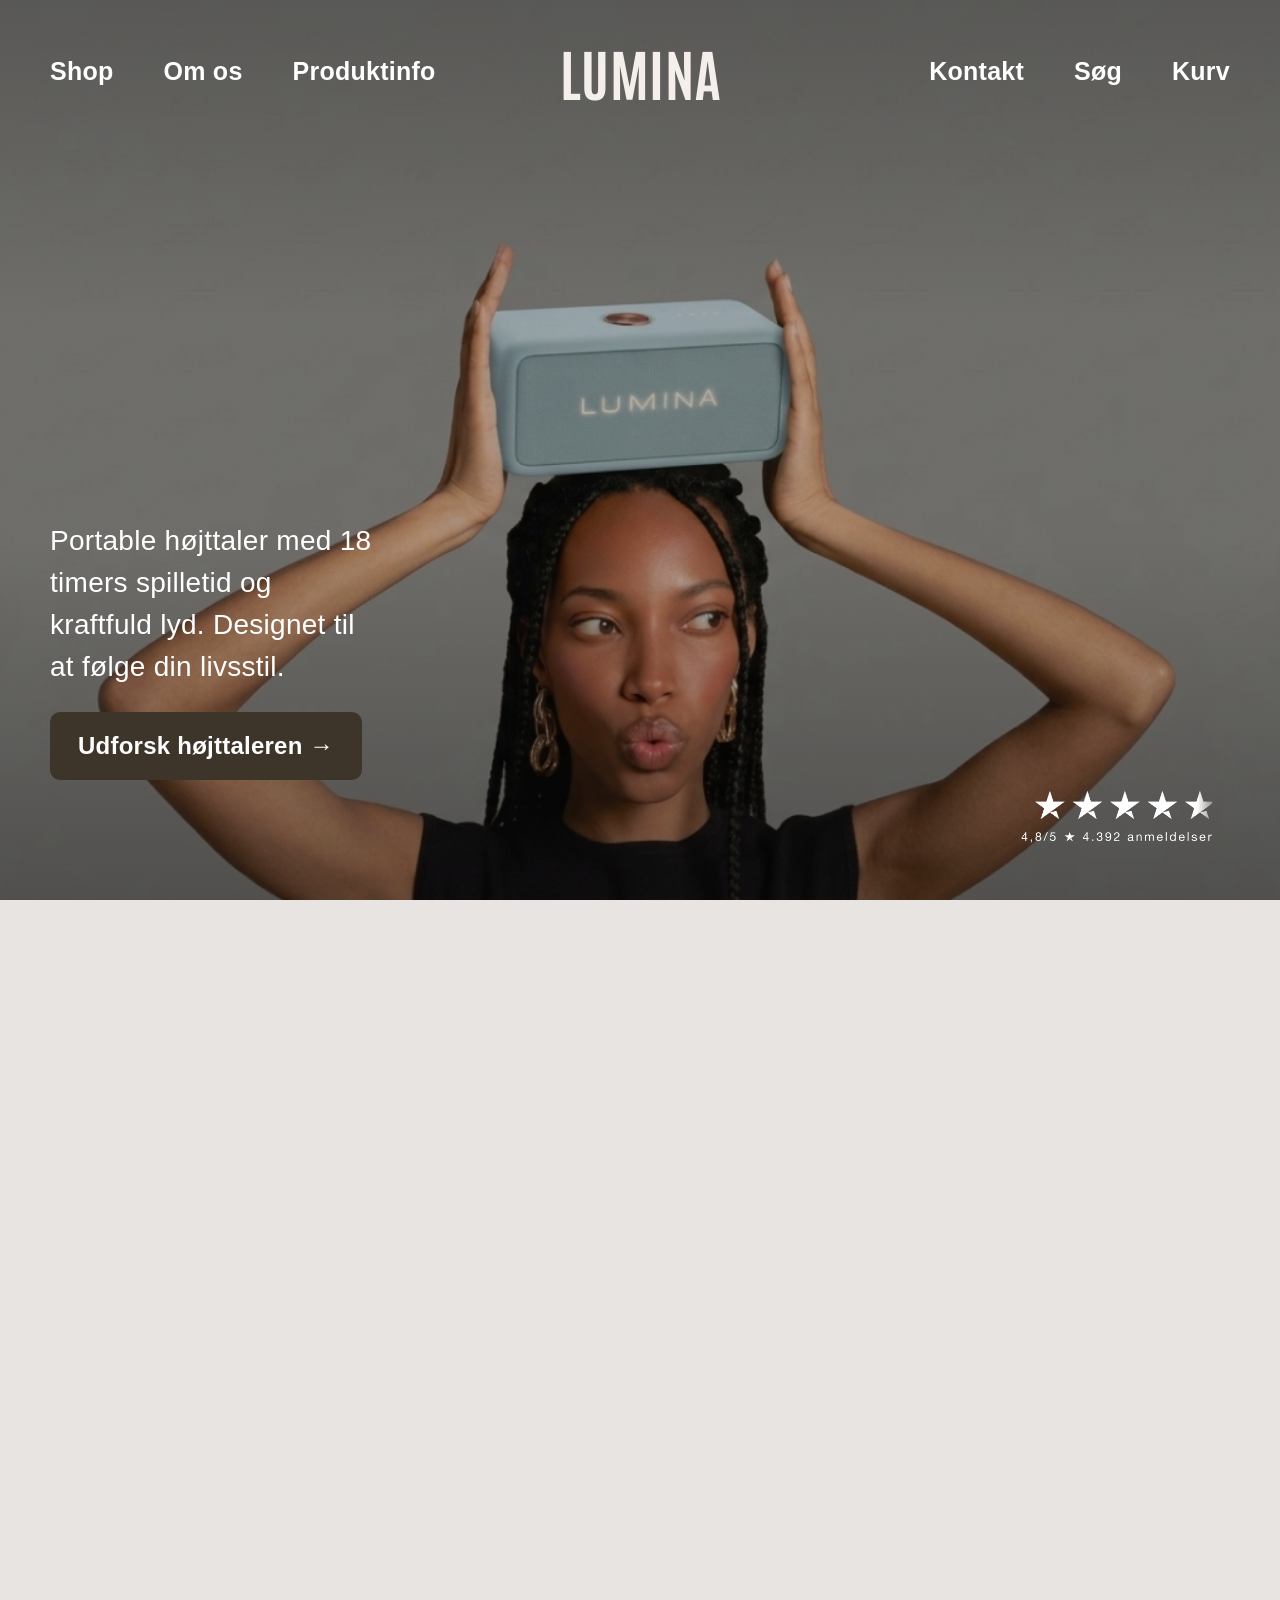
==== commit 5ab1c52d: "Rettet heading strukturen Kørte siden igennem HTML validator som pegede på heading strukturen, som j" ====
--- a/index.html
+++ b/index.html
@@ -17,23 +17,38 @@
     </div>
 
     <!-- Hero: fylder hele skærmen -->
-    <section class="hero">
+    <div class="hero">
     
         <p class="visually-hidden">Billede: Kvinde med en blå Lumina højttaler på hovedet</p>
 
         <header>
-            <nav class="hero-nav">
+            <!-- Burgerknap: vises kun på mobil -->
+            <button type="button" class="menu-toggle" id="menu-toggle" aria-controls="mobile-menu" aria-expanded="false" aria-label="Åbn menu">
+                <span></span>
+                <span></span>
+                <span></span>
+            </button>
+
+            <nav class="hero-nav hero-nav-left">
                 <a href="#produkter">Shop</a>
                 <a href="about.html">Om os</a>
                 <a href="#produktinfo">Produktinfo</a>
             </nav>
             <div class="logo">LUMINA</div>
             <nav class="hero-nav hero-nav-right">
-                <a href="#kontakt">Kontakt</a>
+                <a href="#kontakt" class="nav-contact">Kontakt</a>
                 <a href="#" id="search-toggle" aria-controls="search-bar">Søg</a>
                 <a href="#" id="cart-toggle" aria-controls="cart-popup" aria-expanded="false">Kurv</a>
             </nav>
         </header>
+
+        <!-- Mobilmenu: åbnes af burgerknappen -->
+        <nav class="mobile-menu" id="mobile-menu" aria-label="Menu" hidden>
+            <a href="#produkter">Shop</a>
+            <a href="about.html">Om os</a>
+            <a href="#produktinfo">Produktinfo</a>
+            <a href="#kontakt">Kontakt</a>
+        </nav>
 
         <!-- Kurv: lille kort der åbnes af "Kurv" i menuen -->
         <div class="cart-popup" id="cart-popup" hidden></div>
@@ -44,16 +59,16 @@
                 <p class="hero-text"><span class="hero-text-line">Portable højttaler med 18</span> timers spilletid og kraftfuld lyd. Designet til at følge din livsstil.</p>
                 <a href="#produkter" class="hero-btn">Udforsk højttaleren &rarr;</a>
             </div>
-            <img src="images/Stars.webp" alt="4,8 ud af 5 stjerner baseret på 4.392 anmeldelser" class="hero-stars">
-        </div>
-    </section>
+            <img src="images/Stars.webp" width="833" height="299" alt="4,8 ud af 5 stjerner baseret på 4.392 anmeldelser" class="hero-stars">
+        </div>
+    </div>
 
 
     <!-- PRODUKTKORT -->
     <section class="products-section" id="produkter">
         <div class="product-card">
             <div class="product-image">
-                <img loading="lazy" src="images/Greenspeaker.webp" alt="Lumina Bloom højttaler i Sage Green" id="product-image" style="--speaker-scale: 1.25;">
+                <img loading="lazy" src="images/Greenspeaker.webp" width="536" height="465" alt="Lumina Bloom højttaler i Sage Green" id="product-image" style="--speaker-scale: 1.25;">
             </div>
 
             <div class="product-content">
@@ -121,14 +136,14 @@
                 </div>
             </div>
             <div class="info-image">
-                <img loading="lazy" src="images/Produktinfo.webp" alt="To hænder holder en beige Lumina Bloom højttaler">
+                <img loading="lazy" src="images/Produktinfo.webp" width="482" height="517" alt="To hænder holder en beige Lumina Bloom højttaler">
             </div>
         </div>
     </section>
 
     <section class="split-section">
       <div class="split-text">
-        <h1 class="headline-left">Nyhed</h1>
+        <p class="headline-left">Nyhed</p>
         <h2 class="headline-sub">SOCIAL CONNECT</h2>
         <p><span class="split-text-line">Social Connect er en smart og intuitiv funktion,</span> der gør det let for dig og dine venner at kombinere jeres musiksmag i én fælles playliste – direkte i Lumina app’en.</p>
 
@@ -139,13 +154,19 @@
 Appen er gratis og tilgængelig i App Store og Google Play.</p>
       </div>
       <div class="split-image">
-        <img loading="lazy" src="images/socialc.webp" alt="Social Connect i Lumina appen: inviter venner og blend jeres playlister med Spotify">
+        <img loading="lazy" src="images/socialc.webp"
+             srcset="images/socialc-700.webp 700w, images/socialc-1000.webp 1000w, images/socialc.webp 1626w"
+             sizes="(max-width: 900px) calc(100vw - 40px), 820px"
+             width="1626" height="1346" alt="Social Connect i Lumina appen: inviter venner og blend jeres playlister med Spotify">
       </div>
     </section>
 
    <section class="gallery-section">
-    <h1>Følg os på de sociale medier</h1>
-    <img loading="lazy" src="images/Instagarm.webp" alt="Tre Instagram-opslag fra Luminaaudio med Lumina højttalere" class="social-image">
+    <h2>Følg os på de sociale medier</h2>
+    <img loading="lazy" src="images/Instagarm.webp"
+         srcset="images/Instagarm-700.webp 700w, images/Instagarm-1000.webp 1000w, images/Instagarm.webp 1820w"
+         sizes="(max-width: 1280px) calc(100vw - 80px), 1160px"
+         width="1820" height="896" alt="Tre Instagram-opslag fra Luminaaudio med Lumina højttalere" class="social-image">
     </section>
 
     <footer id="kontakt">
@@ -214,7 +235,10 @@
         </div>
 
         <div class="payment-icons">
-            <img loading="lazy" src="images/payments.webp" alt="Betal med MobilePay, Dankort, Visa, Mastercard og Apple Pay">
+            <img loading="lazy" src="images/payments.webp"
+                 srcset="images/payments-600.webp 600w, images/payments.webp 1208w"
+                 sizes="(max-width: 768px) 195px, 270px"
+                 width="1208" height="162" alt="Betal med MobilePay, Dankort, Visa, Mastercard og Apple Pay">
         </div>
 
         <p class="copyright">© 2026 Lumina Audio</p>
--- a/styles.css
+++ b/styles.css
@@ -1,4 +1,14 @@
 /* --- Grundopsætning --- */
+:root {
+  --gutter: 40px; /* luft i siderne af siden */
+}
+
+@media (max-width: 768px) {
+  :root {
+    --gutter: 20px; /* mindre luft på mobil */
+  }
+}
+
 html, body {
   height: 100%;
   margin: 0;
@@ -13,17 +23,33 @@
   display: flex;
   flex-direction: column;
   min-height: 100vh;
-  padding: 20px 40px 0;
+  padding: 20px var(--gutter) 0;
+}
+
+/* Sektionerne må aldrig klemmes sammen (ellers forsvinder fx footeren) */
+body > * {
+  flex-shrink: 0;
 }
 
         /* --- Hero --- */
         .hero {
             min-height: 100vh;
             min-height: 100svh; /* tager højde for adresselinjen på mobil */
-            margin: -20px -40px 0; /* ophæver body-padding, så billedet går helt ud til kanten */
+            margin: -20px calc(-1 * var(--gutter)) 0; /* ophæver body-padding, så billedet går helt ud til kanten */
             padding: 20px 50px;
-            background: url('images/hero.webp') center / cover no-repeat;
+            /* Mørk gradient ligger som ekstra baggrundslag over billedet (men under al tekst),
+               så den hvide tekst får nok kontrast (WCAG AA). Mørkest øverst og nederst, hvor teksten står. */
+            --hero-overlay: linear-gradient(to bottom, rgba(0, 0, 0, 0.4) 0%, rgba(0, 0, 0, 0.25) 35%, rgba(0, 0, 0, 0.25) 60%, rgba(0, 0, 0, 0.45) 100%);
+            background: var(--hero-overlay), url('images/hero.webp') center / cover no-repeat;
+            background-color: #3D3529; /* reservefarve hvis billedet ikke loader – bruges også af WAVE til kontrasttjek */
             position: relative; /* så bundlinjen kan placeres i bunden */
+        }
+
+        /* Skærme i højformat (fx mobil) ser kun midten af hero-billedet. */
+        @media (max-aspect-ratio: 8/9) {
+            .hero {
+                background-image: var(--hero-overlay), url('images/hero-mobil.webp');
+            }
         }
 
         /* Bundlinje: knap nede til venstre, stjerner nede til højre */
@@ -130,25 +156,97 @@
             justify-self: end;
         }
 
+        /* --- Burgermenu (kun mobil) --- */
+        .menu-toggle,
+        .mobile-menu {
+            display: none; /* skjult på computer */
+        }
+
         @media (max-width: 768px) {
-            /* Menuerne under logoet på mobil, så der er plads */
-            header {
+            /* Mobil: [burger]  LUMINA  [Søg] [Kurv] */
+            .hero-nav-left,
+            .nav-contact {
+                display: none; /* ligger i burgermenuen i stedet */
+            }
+
+            .logo {
+                font-size: 2.5rem;
+            }
+
+            .hero-nav {
+                gap: 16px;
+            }
+
+            .hero-nav a {
+                font-size: 18px;
+                padding: 12px 0; /* større trykflade (ca. 44px høj) */
+            }
+
+            .menu-toggle {
                 display: flex;
                 flex-direction: column;
-                align-items: center;
-                gap: 16px;
-            }
-
-            .logo {
-                order: -1;
-            }
-
-            .hero-nav {
-                gap: 24px;
-            }
-
-            .hero-nav a {
-                font-size: 18px;
+                justify-content: center;
+                gap: 6px;
+                width: 44px;
+                height: 44px;
+                padding: 10px;
+                background: none;
+                border: none;
+                cursor: pointer;
+            }
+
+            /* De tre streger i burgeren */
+            .menu-toggle span {
+                display: block;
+                height: 2px;
+                background-color: #ffffff;
+                border-radius: 2px;
+                transition: transform 0.2s, opacity 0.2s;
+            }
+
+            /* Når menuen er åben, bliver burgeren til et kryds */
+            .menu-toggle[aria-expanded="true"] span:nth-child(1) {
+                transform: translateY(8px) rotate(45deg);
+            }
+
+            .menu-toggle[aria-expanded="true"] span:nth-child(2) {
+                opacity: 0;
+            }
+
+            .menu-toggle[aria-expanded="true"] span:nth-child(3) {
+                transform: translateY(-8px) rotate(-45deg);
+            }
+
+            .mobile-menu {
+                position: absolute;
+                top: 90px;
+                left: var(--gutter);
+                right: var(--gutter);
+                display: flex;
+                flex-direction: column;
+                padding: 8px 20px;
+                background-color: #E8E4E1;
+                border-radius: 10px;
+                box-shadow: 0 4px 16px rgba(0, 0, 0, 0.2);
+                z-index: 900;
+            }
+
+            .mobile-menu[hidden] {
+                display: none;
+            }
+
+            .mobile-menu a {
+                display: block;
+                padding: 12px 0; /* hvert link er ca. 48px højt */
+                color: #332E29;
+                font-size: 20px;
+                font-weight: 500; /* Medium til navigation */
+                text-decoration: none;
+                border-bottom: 1px solid rgba(51, 46, 41, 0.15);
+            }
+
+            .mobile-menu a:last-child {
+                border-bottom: none;
             }
         }
 
@@ -298,7 +396,7 @@
 
 /* --- Productinformation Section --- */
 .product-info-section {
-    margin: 0 -40px; /* ophæver body-padding, så billedet kan gå helt ud til kanten */
+    margin: 0 calc(-1 * var(--gutter)); /* ophæver body-padding, så billedet kan gå helt ud til kanten */
     padding: 0 0 0 50px; /* ingen luft top og bund: sektionen stopper hvor billedet stopper */
     background-color: #C2BFBD;
 }
@@ -421,7 +519,7 @@
   justify-content: space-between;
   gap: 40px;
   /* ingen max-width, så teksten flugter med de andre afsnit */
-  margin: 80px -40px; /* luft over og under, og ophæver body-padding i siderne */
+  margin: 80px calc(-1 * var(--gutter)); /* luft over og under, og ophæver body-padding i siderne */
   padding: 0 150px; /* 150px fra kanten i hver side */
 }
 
@@ -436,12 +534,18 @@
   white-space: nowrap;
 }
 
-/* "Nyhed" over Social Connect */
-.split-text h1 {
-  font-size: 1rem; /* halvt så stor som før (2rem) */
-  color: #ED5DCD;
+/* "Nyhed" over Social Connect (en lille etiket, ikke en overskrift) */
+.split-text .headline-left {
+  font-family: 'Antonio', sans-serif;
+  font-weight: 700;
+  font-size: 1rem;
+  line-height: 1.5;
+  text-transform: uppercase;
+  letter-spacing: 0.01em;
+  color: #9E2685;
+  opacity: 0.9;
   text-align: left;
-  margin-bottom: 6px; /* tæt på overskriften */
+  margin: 0.67em 0 6px; /* tæt på overskriften */
 }
 
 .split-text p {
@@ -468,12 +572,12 @@
 @media (max-width: 900px) {
   .split-section {
     flex-direction: column;
-    text-align: center;
+    align-items: stretch; /* teksten fylder bredden og står venstrestillet */
     padding: 0 20px;
-    margin: 40px -40px;
+    margin: 40px calc(-1 * var(--gutter));
   }
   .split-text p {
-    margin: 0 auto 24px;
+    margin: 0 0 24px;
   }
   /* På mobil må første linje gerne ombrydes, så teksten ikke går ud over skærmen */
   .split-text {
@@ -491,9 +595,13 @@
     padding: 40px 20px;
 }
 
-.gallery-section h1 {
+.gallery-section h2 {
     text-align: center;
     font-size: 48px;
+    text-transform: uppercase;
+    letter-spacing: 0.01em;
+    opacity: 0.9;
+    margin-top: 0.67em;
     margin-bottom: 0;
     color: #332E29;
     position: relative;
@@ -517,7 +625,7 @@
   background-color: #C2BFBD; /* samme som produktinformation */
   color: #332E29;
   overflow: hidden;
-  margin: 0 -40px; /* ophæver body-padding, så footeren går helt ud til siderne */
+  margin: 0 calc(-1 * var(--gutter)); /* ophæver body-padding, så footeren går helt ud til siderne */
 }
 
 /* Sort linje over bundlinjen (betaling og copyright) */
@@ -689,13 +797,6 @@
     cursor: pointer;
 }
 
-@media (max-width: 900px) {
-    /* På mobil og tablet står kolonnerne under hinanden */
-    .footer-content {
-        grid-template-columns: 1fr;
-        gap: 40px;
-    }
-}
 
 .footer-content h3 {
     font-size: 17px;
@@ -729,11 +830,6 @@
   width: auto;
 }
 
-/* Mobile adjustment — move closer to the edge */
-@media (max-width: 480px) {
-  .payment-icons { left: 16px; }
-  .payment-icons img { height: 26px; }
-}
 
 /* Copyright */
 footer .copyright {
@@ -863,8 +959,10 @@
     }
 }
 
-.text-block h3 {
+.text-block h2 {
+    font-family: inherit; /* samme font som brødteksten */
     margin-top: 20px;
+    margin-bottom: 1em;
     font-size: 22px;
     color: #332E29;
 }
@@ -893,7 +991,7 @@
   transform: translateX(-50%) translateY(0);
 }
 
-/* Smaller devices: move toast slightly up */
+/* Smaller devices:  */
 @media (max-width: 480px) {
   .cart-toast { bottom: 18px; padding: 10px 14px; font-size: 14px; }
 }
@@ -1030,7 +1128,120 @@
 
 @media (max-width: 768px) {
     .cart-popup {
-        top: 180px; /* menuerne står under logoet på mobil */
+        top: 90px; /* lige under headeren på mobil */
         right: 16px;
     }
 }
+
+/* =========================================================
+   MOBIL (under 768px)
+   ========================================================= */
+@media (max-width: 768px) {
+
+    /* Hero: mindre luft og tekst, så det passer på en smal skærm */
+    .hero {
+        padding: 20px var(--gutter);
+    }
+
+    .hero-text {
+        font-size: 20px;
+    }
+
+    .hero-btn {
+        font-size: 18px;
+        padding: 12px 20px;
+    }
+
+    /* Overskrifter: 48px er for stort på mobil */
+    .product-title,
+    .info-title,
+    .headline-sub,
+    .gallery-section h2 {
+        font-size: 34px;
+    }
+
+    .title {
+        font-size: 48px;
+    }
+
+    /* Produktinformation: tekst med luft, billede i fuld bredde under */
+    .product-info-section {
+        padding: 0;
+    }
+
+    .info-column {
+        padding: 40px var(--gutter) 0;
+    }
+
+    /* Følg os: mindre luft i siderne */
+    .gallery-section {
+        padding: 40px 0;
+    }
+}
+
+/* =========================================================
+   FOOTER PÅ MOBIL OG TABLET (under 900px)
+   Står sidst, så den overskriver footerens almindelige regler
+   ========================================================= */
+@media (max-width: 900px) {
+    /* --- Footer på mobil og tablet --- */
+    footer {
+        padding: 40px var(--gutter) 20px;
+        min-height: auto;
+    }
+
+    /* Nyhedsbrev i fuld bredde, Kundeservice og Virksomheden side om side */
+    .footer-content {
+        grid-template-columns: 1fr 1fr;
+        column-gap: 20px;
+        row-gap: 32px;
+    }
+
+    .newsletter,
+    .footer-social {
+        grid-column: 1 / -1; /* fuld bredde */
+    }
+
+    .newsletter {
+        max-width: none;
+    }
+
+    .footer-content .footer-links h3 {
+        font-size: 22px;
+        margin-bottom: 12px;
+    }
+
+    /* Sociale medier på en række i stedet for under hinanden */
+    .footer-social ul {
+        display: flex;
+        flex-wrap: wrap;
+        gap: 8px 24px;
+    }
+
+    /* Bundlinjen følger med indholdet i stedet for faste afstande fra bunden */
+    footer::after {
+        display: none;
+    }
+
+    .payment-icons,
+    footer .copyright {
+        position: static;
+        transform: none;
+        text-align: center;
+    }
+
+    .payment-icons {
+        margin: 32px calc(-1 * var(--gutter)) 0; /* stregen går helt ud til kanterne */
+        padding-top: 20px;
+        border-top: 1px solid #000000;
+    }
+
+    .payment-icons img {
+        display: inline-block;
+        height: 26px;
+    }
+
+    footer .copyright {
+        margin-top: 12px;
+    }
+}
